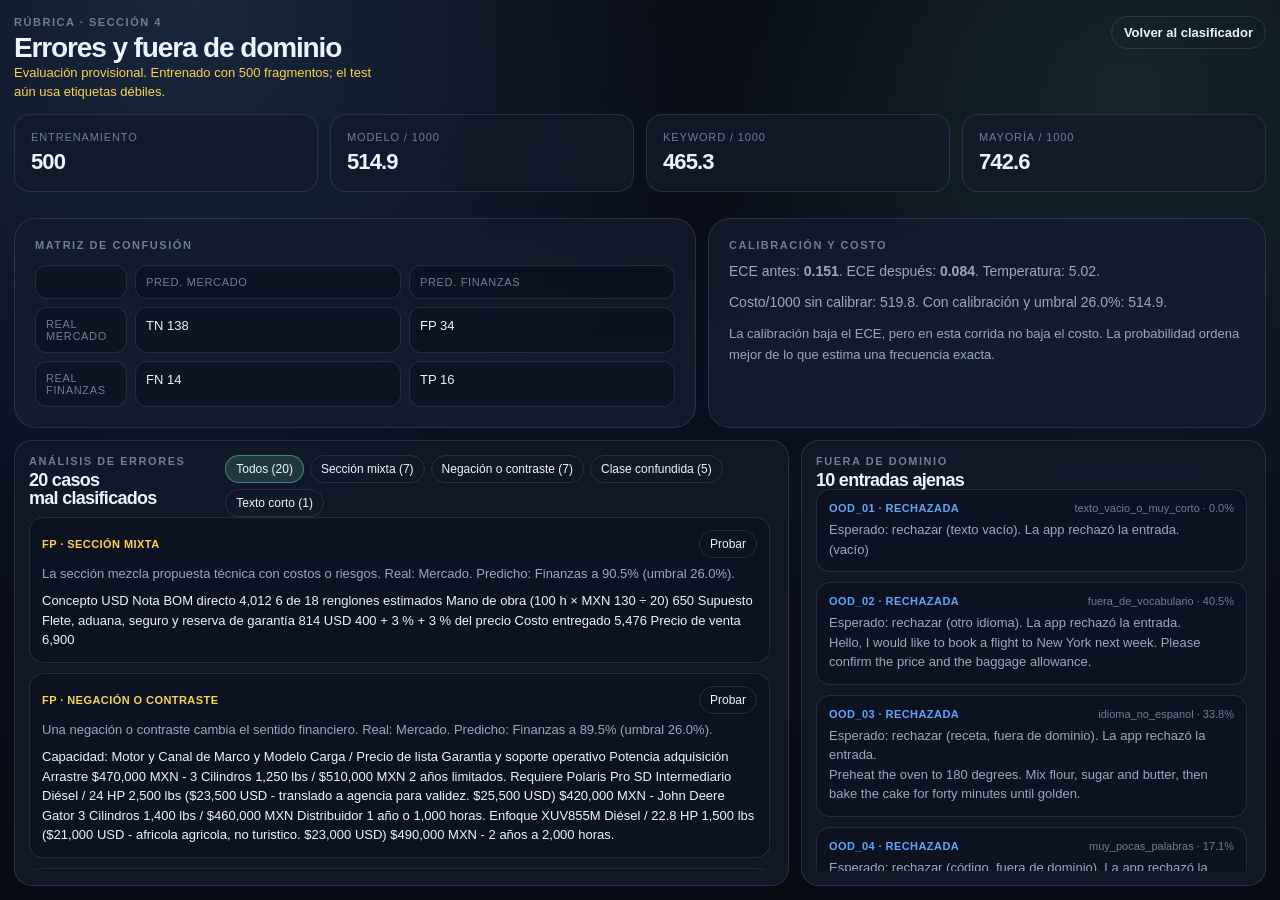
==== evaluacion.html @ 35ca866c "PWA Practica 1 - iPhone installable" ====
<!doctype html>
<html lang="es">
  <head>
    <meta charset="utf-8" />
    <meta name="viewport" content="width=device-width, initial-scale=1, viewport-fit=cover" />
    <meta name="theme-color" content="#0b1020" />
    <title>Análisis · Triaje financiero</title>
    <link rel="stylesheet" href="./style.css" />
  </head>
  <body class="analysis-body">
    <div class="analysis-shell">
      <header class="analysis-top">
        <div>
          <p class="eyebrow">Rúbrica · sección 4</p>
          <h1>Errores y fuera de dominio</h1>
          <p id="eval-note" class="eval-note">Cargando evaluación…</p>
        </div>
        <a class="ghost" href="./index.html">Volver al clasificador</a>
      </header>

      <div id="eval-kpis" class="kpi-grid"></div>

      <div class="analysis-meta">
        <article class="mini-card">
          <p class="eyebrow">Matriz de confusión</p>
          <div id="confusion" class="matrix"></div>
        </article>
        <article class="mini-card">
          <p class="eyebrow">Calibración y costo</p>
          <div id="calibration" class="stack"></div>
        </article>
      </div>

      <div class="analysis-panes">
        <section class="pane">
          <div class="pane-head">
            <div>
              <p class="eyebrow">Análisis de errores</p>
              <h2>20 casos mal clasificados</h2>
            </div>
            <div id="error-filters" class="filters"></div>
          </div>
          <div id="error-list" class="pane-scroll"></div>
        </section>
        <section class="pane">
          <div class="pane-head">
            <div>
              <p class="eyebrow">Fuera de dominio</p>
              <h2>10 entradas ajenas</h2>
            </div>
          </div>
          <div id="ood-list" class="pane-scroll"></div>
        </section>
      </div>
    </div>
    <script type="module" src="./evaluacion.js"></script>
  </body>
</html>
---- style.css ----
:root {
  color-scheme: dark;
  --bg: #080b14;
  --bg-2: #0d1322;
  --panel: rgba(18, 26, 43, 0.86);
  --panel-2: rgba(22, 32, 52, 0.72);
  --border: rgba(148, 163, 184, 0.18);
  --border-strong: rgba(148, 163, 184, 0.32);
  --text: #eef3ff;
  --muted: #9aa8c2;
  --faint: #6f7e99;
  --accent: #6ee7b7;
  --accent-2: #60a5fa;
  --finance: #6ee7b7;
  --market: #93c5fd;
  --danger: #fca5a5;
  --warning: #fcd34d;
  --shadow: 0 24px 80px rgba(0, 0, 0, 0.35);
  --radius: 22px;
  --font: ui-sans-serif, -apple-system, BlinkMacSystemFont, "Segoe UI", Roboto, Helvetica, Arial, sans-serif;
}

* {
  box-sizing: border-box;
}

html {
  min-height: 100%;
  background: var(--bg);
}

body {
  margin: 0;
  min-height: 100vh;
  color: var(--text);
  font-family: var(--font);
  background:
    radial-gradient(circle at 15% 0%, rgba(96, 165, 250, 0.18), transparent 34rem),
    radial-gradient(circle at 88% 10%, rgba(110, 231, 183, 0.12), transparent 28rem),
    linear-gradient(180deg, #080b14 0%, #0b1020 55%, #080b14 100%);
  -webkit-font-smoothing: antialiased;
}

body::before {
  content: "";
  position: fixed;
  inset: 0;
  pointer-events: none;
  opacity: 0.18;
  background-image: linear-gradient(rgba(148, 163, 184, 0.08) 1px, transparent 1px),
    linear-gradient(90deg, rgba(148, 163, 184, 0.08) 1px, transparent 1px);
  background-size: 48px 48px;
  mask-image: linear-gradient(to bottom, black, transparent 78%);
}

.shell {
  width: min(1180px, calc(100% - 32px));
  margin: 0 auto;
  padding: calc(18px + env(safe-area-inset-top)) 0 calc(28px + env(safe-area-inset-bottom));
  position: relative;
  z-index: 1;
}

.topbar {
  display: flex;
  align-items: center;
  justify-content: space-between;
  gap: 16px;
  padding: 10px 0 26px;
}

.brand {
  display: flex;
  align-items: center;
  gap: 12px;
}

.brand-mark {
  width: 46px;
  height: 46px;
  display: grid;
  place-items: center;
  border-radius: 14px;
  font-size: 13px;
  font-weight: 800;
  letter-spacing: -0.04em;
  color: #06111f;
  background: linear-gradient(135deg, var(--accent), var(--accent-2));
  box-shadow: 0 10px 32px rgba(96, 165, 250, 0.28);
}

h1,
h2,
h3,
p {
  margin: 0;
}

h1 {
  font-size: 18px;
  letter-spacing: -0.02em;
}

h2 {
  font-size: clamp(30px, 4.6vw, 56px);
  line-height: 1.02;
  letter-spacing: -0.055em;
  max-width: 860px;
  text-wrap: balance;
}

h3 {
  font-size: 19px;
  letter-spacing: -0.02em;
}

.eyebrow {
  color: var(--faint);
  font-size: 11px;
  font-weight: 700;
  letter-spacing: 0.14em;
  text-transform: uppercase;
}

.status {
  display: inline-flex;
  align-items: center;
  gap: 8px;
  padding: 8px 12px;
  border: 1px solid var(--border);
  border-radius: 999px;
  background: rgba(15, 23, 42, 0.55);
  color: var(--muted);
  font-size: 12px;
  white-space: nowrap;
}

.status::before {
  content: "";
  width: 7px;
  height: 7px;
  border-radius: 999px;
  background: var(--warning);
  box-shadow: 0 0 12px var(--warning);
}

.status[data-kind="ready"]::before {
  background: var(--accent);
  box-shadow: 0 0 12px var(--accent);
}

.status[data-kind="error"]::before {
  background: var(--danger);
  box-shadow: 0 0 12px var(--danger);
}

.hero {
  padding: 34px 0 38px;
}

.lede {
  max-width: 720px;
  margin-top: 18px;
  color: var(--muted);
  font-size: 16px;
  line-height: 1.65;
}

.pill-row {
  display: flex;
  flex-wrap: wrap;
  gap: 8px;
  margin-top: 20px;
}

.pill {
  padding: 7px 11px;
  border: 1px solid var(--border);
  border-radius: 999px;
  background: rgba(15, 23, 42, 0.44);
  color: #b9c7df;
  font: inherit;
  font-size: 12px;
  font-weight: 600;
  text-decoration: none;
  cursor: pointer;
}

.train-size {
  margin: 14px 0 0;
  color: var(--muted);
  font-size: 14px;
  line-height: 1.5;
}

.workspace {
  display: grid;
  grid-template-columns: minmax(0, 1.05fr) minmax(215px, 0.5fr) minmax(0, 1.05fr);
  gap: 18px;
  align-items: stretch;
}

.counter-card {
  display: flex;
  flex-direction: column;
  justify-content: space-between;
  gap: 16px;
}

.counter-total {
  margin-top: 8px;
}

.counter-total strong {
  display: block;
  font-size: 46px;
  letter-spacing: -0.055em;
  line-height: 1;
}

.counter-total span {
  color: var(--muted);
  font-size: 12px;
}

.counter-list {
  list-style: none;
  margin: 0;
  padding: 0;
  display: grid;
  gap: 8px;
}

.counter-list li {
  display: flex;
  justify-content: space-between;
  gap: 8px;
  padding: 9px 11px;
  border: 1px solid var(--border);
  border-radius: 12px;
  background: rgba(6, 10, 20, 0.42);
  color: var(--muted);
  font-size: 12px;
}

.counter-list strong {
  color: var(--text);
  font-size: 14px;
}

.balance-bar {
  height: 8px;
  border-radius: 999px;
  background: rgba(147, 197, 253, 0.25);
  overflow: hidden;
}

.balance-bar span {
  display: block;
  height: 100%;
  width: 0;
  background: linear-gradient(90deg, var(--accent-2), var(--accent));
  transition: width 380ms cubic-bezier(0.2, 0.8, 0.2, 1);
}

.counter-note {
  margin: 9px 0 0;
  color: var(--faint);
  font-size: 11px;
  line-height: 1.5;
}

.counter-session {
  margin-top: 10px;
  font-size: 12px;
  color: var(--muted);
}

.counter-session p {
  margin: 4px 0;
}

.counter-session strong {
  color: var(--text);
  font-weight: 600;
}

.card,
.mini-card {
  border: 1px solid var(--border);
  border-radius: var(--radius);
  background: linear-gradient(180deg, var(--panel), var(--panel-2));
  box-shadow: var(--shadow);
  backdrop-filter: blur(14px);
}

.card {
  padding: 22px;
  min-height: 430px;
}

.card-head {
  display: flex;
  align-items: flex-start;
  justify-content: space-between;
  gap: 12px;
  margin-bottom: 16px;
}

.card-head h3 {
  margin-top: 5px;
}

textarea {
  width: 100%;
  min-height: 210px;
  resize: vertical;
  padding: 16px;
  border: 1px solid var(--border);
  border-radius: 16px;
  outline: none;
  background: rgba(6, 10, 20, 0.62);
  color: var(--text);
  font: 15px/1.6 var(--font);
  transition: border-color 160ms ease, box-shadow 160ms ease;
}

textarea::placeholder {
  color: #65748f;
}

textarea:focus {
  border-color: rgba(110, 231, 183, 0.55);
  box-shadow: 0 0 0 4px rgba(110, 231, 183, 0.08);
}

.actions {
  display: flex;
  align-items: center;
  gap: 12px;
  margin-top: 14px;
}

button {
  font: inherit;
  cursor: pointer;
}

.primary {
  border: 0;
  border-radius: 14px;
  padding: 12px 18px;
  color: #04111c;
  background: linear-gradient(135deg, var(--accent), #7dd3fc);
  font-weight: 800;
  letter-spacing: -0.01em;
  box-shadow: 0 12px 28px rgba(110, 231, 183, 0.18);
  transition: transform 140ms ease, opacity 140ms ease;
}

.primary:hover:not(:disabled) {
  transform: translateY(-1px);
}

.primary:disabled {
  opacity: 0.45;
  cursor: wait;
}

.ghost {
  border: 1px solid var(--border);
  border-radius: 11px;
  padding: 8px 11px;
  background: transparent;
  color: var(--muted);
  font-size: 12px;
  font-weight: 600;
}

.ghost:hover {
  border-color: var(--border-strong);
  color: var(--text);
}

.hint {
  color: var(--faint);
  font-size: 11px;
}

.examples {
  display: flex;
  flex-wrap: wrap;
  align-items: center;
  gap: 8px;
  margin-top: 18px;
  padding-top: 16px;
  border-top: 1px solid var(--border);
}

.examples-label {
  color: var(--faint);
  font-size: 12px;
  margin-right: 2px;
}

.chip {
  border: 1px solid var(--border);
  border-radius: 999px;
  padding: 7px 10px;
  background: rgba(15, 23, 42, 0.44);
  color: #b9c7df;
  font-size: 12px;
}

.chip:hover {
  border-color: rgba(110, 231, 183, 0.4);
  color: var(--text);
}

.result-card {
  display: flex;
  flex-direction: column;
  justify-content: center;
}

.empty {
  padding: 28px;
  text-align: center;
}

.empty-icon {
  width: 54px;
  height: 54px;
  display: grid;
  place-items: center;
  margin: 0 auto 14px;
  border: 1px solid var(--border);
  border-radius: 18px;
  background: rgba(96, 165, 250, 0.1);
  color: var(--accent-2);
  font-size: 24px;
}

.empty h3 {
  margin-bottom: 8px;
}

.empty p {
  max-width: 340px;
  margin: 0 auto;
  color: var(--muted);
  font-size: 13px;
  line-height: 1.6;
}

.result-top {
  display: flex;
  align-items: center;
  justify-content: space-between;
  gap: 10px;
  margin-bottom: 14px;
}

.badge {
  display: inline-flex;
  align-items: center;
  gap: 7px;
  padding: 7px 11px;
  border-radius: 999px;
  font-size: 12px;
  font-weight: 800;
  letter-spacing: -0.01em;
  border: 1px solid transparent;
}

.badge[data-kind="finance"] {
  color: #052e24;
  background: var(--finance);
}

.badge[data-kind="market"] {
  color: #071a33;
  background: var(--market);
}

.badge[data-kind="reject"] {
  color: #3b0b0b;
  background: var(--danger);
}

.meta {
  color: var(--faint);
  font-size: 11px;
}

#result-title {
  font-size: 24px;
  line-height: 1.15;
  letter-spacing: -0.035em;
  margin-bottom: 10px;
}

.explanation {
  color: var(--muted);
  font-size: 14px;
  line-height: 1.6;
  min-height: 44px;
}

.gauge {
  margin-top: 22px;
}

.gauge-track {
  position: relative;
  height: 12px;
  border-radius: 999px;
  background: linear-gradient(90deg, rgba(147, 197, 253, 0.25), rgba(110, 231, 183, 0.25));
  border: 1px solid var(--border);
  overflow: hidden;
}

.gauge-fill {
  height: 100%;
  width: 0%;
  border-radius: inherit;
  background: linear-gradient(90deg, var(--accent-2), var(--accent));
  transition: width 380ms cubic-bezier(0.2, 0.8, 0.2, 1);
}

.gauge-threshold {
  position: absolute;
  top: -4px;
  bottom: -4px;
  width: 2px;
  background: #fff;
  box-shadow: 0 0 0 3px rgba(255, 255, 255, 0.14);
  transition: left 380ms cubic-bezier(0.2, 0.8, 0.2, 1);
}

.gauge-labels {
  display: flex;
  justify-content: space-between;
  margin-top: 7px;
  color: var(--faint);
  font-size: 10px;
}

.numbers {
  display: grid;
  grid-template-columns: 1fr 1fr;
  gap: 10px;
  margin-top: 18px;
}

.numbers > div {
  padding: 12px;
  border: 1px solid var(--border);
  border-radius: 14px;
  background: rgba(6, 10, 20, 0.42);
}

.number-label {
  display: block;
  color: var(--faint);
  font-size: 10px;
  font-weight: 700;
  letter-spacing: 0.1em;
  text-transform: uppercase;
  margin-bottom: 5px;
}

.numbers strong {
  font-size: 22px;
  letter-spacing: -0.04em;
}

.note {
  margin-top: 14px;
  padding: 11px 12px;
  border: 1px solid rgba(252, 211, 77, 0.25);
  border-radius: 12px;
  background: rgba(252, 211, 77, 0.07);
  color: #f8dfa0;
  font-size: 12px;
  line-height: 1.5;
}

.details {
  display: grid;
  grid-template-columns: repeat(3, minmax(0, 1fr));
  gap: 14px;
  margin-top: 18px;
}

.mini-card {
  padding: 20px;
  box-shadow: none;
}

.mini-card h3 {
  margin: 7px 0 8px;
  font-size: 16px;
}

.mini-card p:last-child {
  color: var(--muted);
  font-size: 13px;
  line-height: 1.6;
}

.analysis-body {
  height: 100vh;
  overflow: hidden;
}

.analysis-shell {
  height: 100vh;
  width: min(1280px, calc(100% - 28px));
  margin: 0 auto;
  padding: 16px 0 14px;
  display: flex;
  flex-direction: column;
  gap: 12px;
  min-height: 0;
}

.analysis-top,
.pane-head {
  display: flex;
  justify-content: space-between;
  gap: 12px;
  align-items: flex-start;
}

.analysis-top h1,
.pane-head h2 {
  margin: 4px 0 0;
  font-size: 28px;
  letter-spacing: -0.04em;
}

.pane-head h2 {
  font-size: 18px;
}

.analysis-meta {
  display: grid;
  grid-template-columns: 1.1fr 0.9fr;
  gap: 12px;
}

.analysis-panes {
  flex: 1;
  min-height: 0;
  display: grid;
  grid-template-columns: 1.25fr 0.75fr;
  gap: 12px;
}

.pane {
  min-height: 0;
  display: flex;
  flex-direction: column;
  padding: 14px;
  border: 1px solid var(--border);
  border-radius: 18px;
  background: var(--panel);
}

.pane-scroll {
  overflow: auto;
  min-height: 0;
  display: grid;
  align-content: start;
  gap: 10px;
  padding-right: 4px;
}

.analysis-body .ghost {
  color: var(--text);
  text-decoration: none;
  border: 1px solid var(--border);
  border-radius: 999px;
  padding: 8px 12px;
  font-size: 13px;
}

.eval {
  margin-top: 34px;
}

.eval-head {
  display: flex;
  justify-content: space-between;
  gap: 16px;
  align-items: end;
  margin-bottom: 16px;
}

.eval h2 {
  font-size: 32px;
  margin: 6px 0 0;
}

.eval-note {
  max-width: 360px;
  margin: 0;
  color: var(--warning);
  font-size: 13px;
  line-height: 1.45;
}

.kpi-grid,
.eval-grid {
  display: grid;
  gap: 12px;
  margin-bottom: 14px;
}

.kpi-grid {
  grid-template-columns: repeat(4, minmax(0, 1fr));
}

.eval-grid {
  grid-template-columns: 1.1fr 0.9fr;
}

.kpi {
  padding: 16px;
  border: 1px solid var(--border);
  border-radius: 16px;
  background: var(--panel);
}

.kpi span {
  display: block;
  color: var(--faint);
  font-size: 11px;
  letter-spacing: 0.08em;
  text-transform: uppercase;
}

.kpi strong {
  display: block;
  margin-top: 6px;
  font-size: 22px;
  letter-spacing: -0.04em;
}

.matrix {
  display: grid;
  grid-template-columns: 92px 1fr 1fr;
  gap: 8px;
  margin-top: 14px;
}

.matrix div {
  padding: 10px;
  border-radius: 12px;
  background: rgba(6, 10, 20, 0.42);
  border: 1px solid var(--border);
  font-size: 13px;
}

.matrix .mh {
  color: var(--faint);
  font-size: 11px;
  letter-spacing: 0.06em;
  text-transform: uppercase;
}

.stack p {
  margin: 10px 0 0;
  color: var(--muted);
  font-size: 14px;
  line-height: 1.55;
}

.filters {
  display: flex;
  flex-wrap: wrap;
  gap: 6px;
}

.filters button,
.pane-scroll button.load,
.error-list button.load {
  border: 1px solid var(--border);
  background: transparent;
  color: var(--text);
  border-radius: 999px;
  padding: 6px 10px;
  font: inherit;
  font-size: 12px;
  cursor: pointer;
}

.filters button[aria-pressed="true"] {
  background: rgba(110, 231, 183, 0.16);
  border-color: rgba(110, 231, 183, 0.45);
}

.error-panel {
  margin-bottom: 14px;
}

.error-list,
.ood-list {
  display: grid;
  gap: 10px;
}

.error-item,
.ood-item {
  padding: 12px;
  border: 1px solid var(--border);
  border-radius: 14px;
  background: rgba(6, 10, 20, 0.35);
}

.error-item header,
.ood-item header {
  display: flex;
  justify-content: space-between;
  gap: 10px;
  align-items: center;
  margin-bottom: 6px;
}

.tag {
  color: var(--accent-2);
  font-size: 11px;
  font-weight: 700;
  letter-spacing: 0.04em;
  text-transform: uppercase;
}

.tag.warn {
  color: var(--warning);
}

.tag.bad {
  color: var(--danger);
}

.error-item p,
.ood-item p {
  margin: 0;
  color: var(--muted);
  font-size: 13px;
  line-height: 1.5;
}

.error-item .quote {
  margin-top: 8px;
  color: var(--text);
}

.steps {
  margin: 8px 0 0;
  padding-left: 18px;
  color: var(--muted);
  font-size: 14px;
  line-height: 1.55;
}

.steps li + li {
  margin-top: 8px;
}

.steps code {
  color: var(--text);
}

.footer {
  display: flex;
  flex-wrap: wrap;
  justify-content: space-between;
  gap: 8px;
  padding: 26px 2px 0;
  color: var(--faint);
  font-size: 11px;
}

.sr-only {
  position: absolute;
  width: 1px;
  height: 1px;
  padding: 0;
  margin: -1px;
  overflow: hidden;
  clip: rect(0, 0, 0, 0);
  white-space: nowrap;
  border: 0;
}

@media (max-width: 860px) {
  .analysis-body {
    height: auto;
    overflow: auto;
  }

  .analysis-shell {
    height: auto;
  }

  .analysis-meta,
  .analysis-panes,
  .analysis-top,
  .pane-head {
    grid-template-columns: 1fr;
    flex-direction: column;
  }

  .pane-scroll {
    max-height: 70vh;
  }

  .workspace,
  .details,
  .kpi-grid,
  .eval-grid {
    grid-template-columns: 1fr;
  }

  .eval-head {
    flex-direction: column;
    align-items: flex-start;
  }

  .card {
    min-height: auto;
  }

  .result-card {
    min-height: 330px;
  }

  .topbar {
    align-items: flex-start;
    flex-direction: column;
  }
}

@media (max-width: 520px) {
  .shell {
    width: min(100% - 22px, 1180px);
  }

  .hero {
    padding: 24px 0 28px;
  }

  h2 {
    font-size: 34px;
  }

  .card {
    padding: 17px;
    border-radius: 18px;
  }

  textarea {
    min-height: 190px;
  }

  .numbers strong {
    font-size: 19px;
  }
}
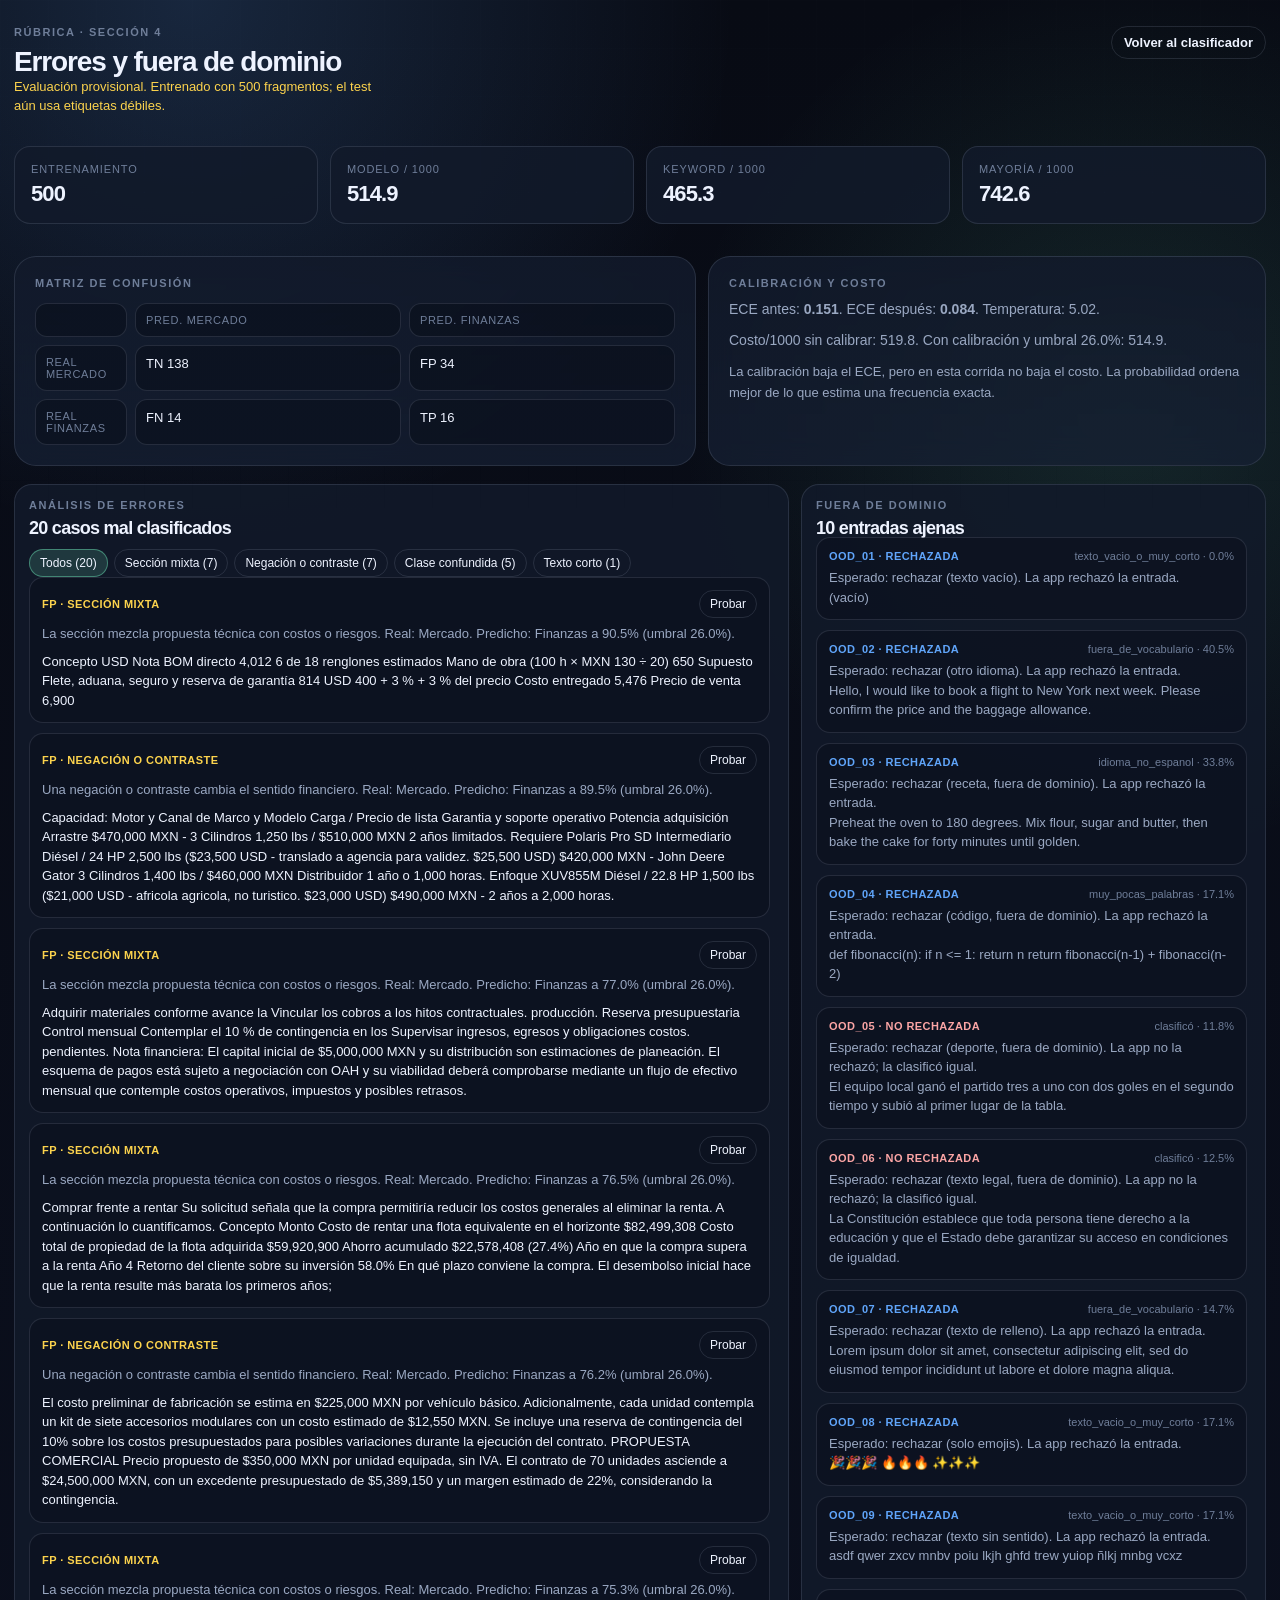
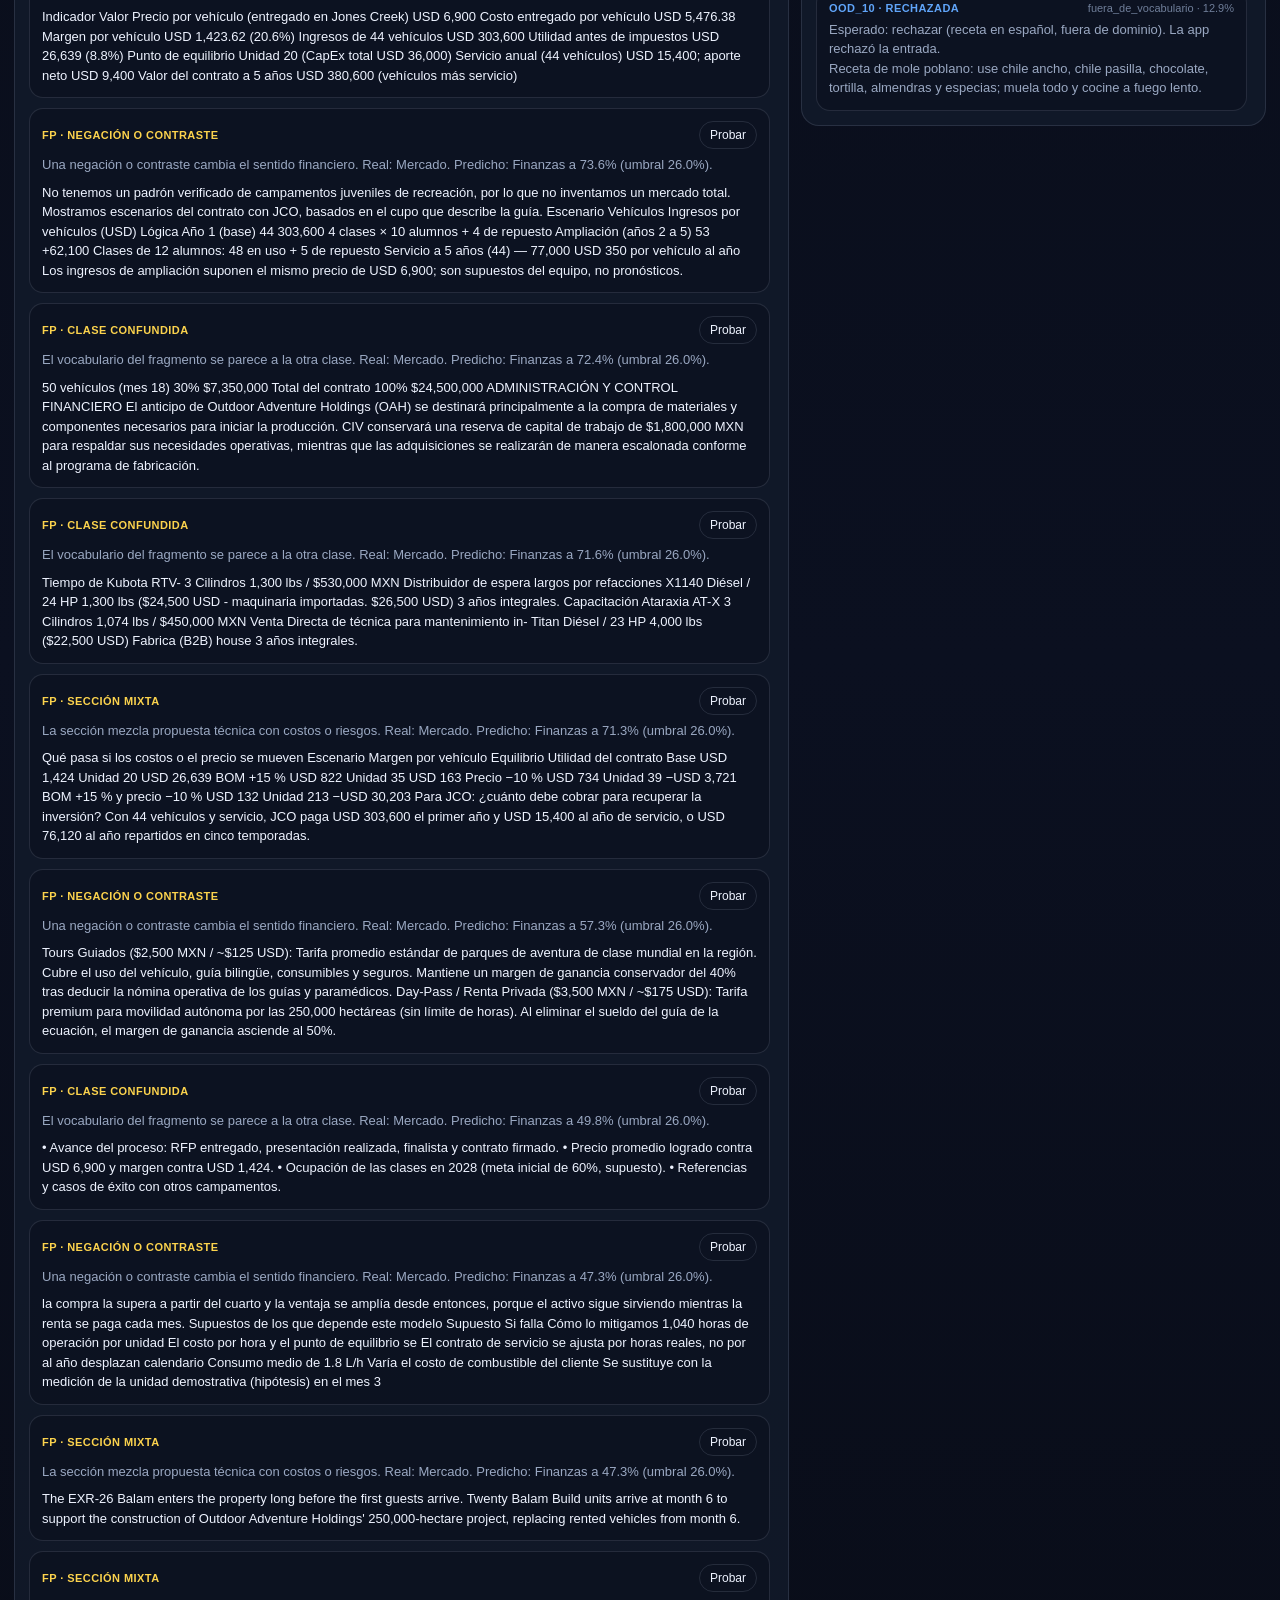
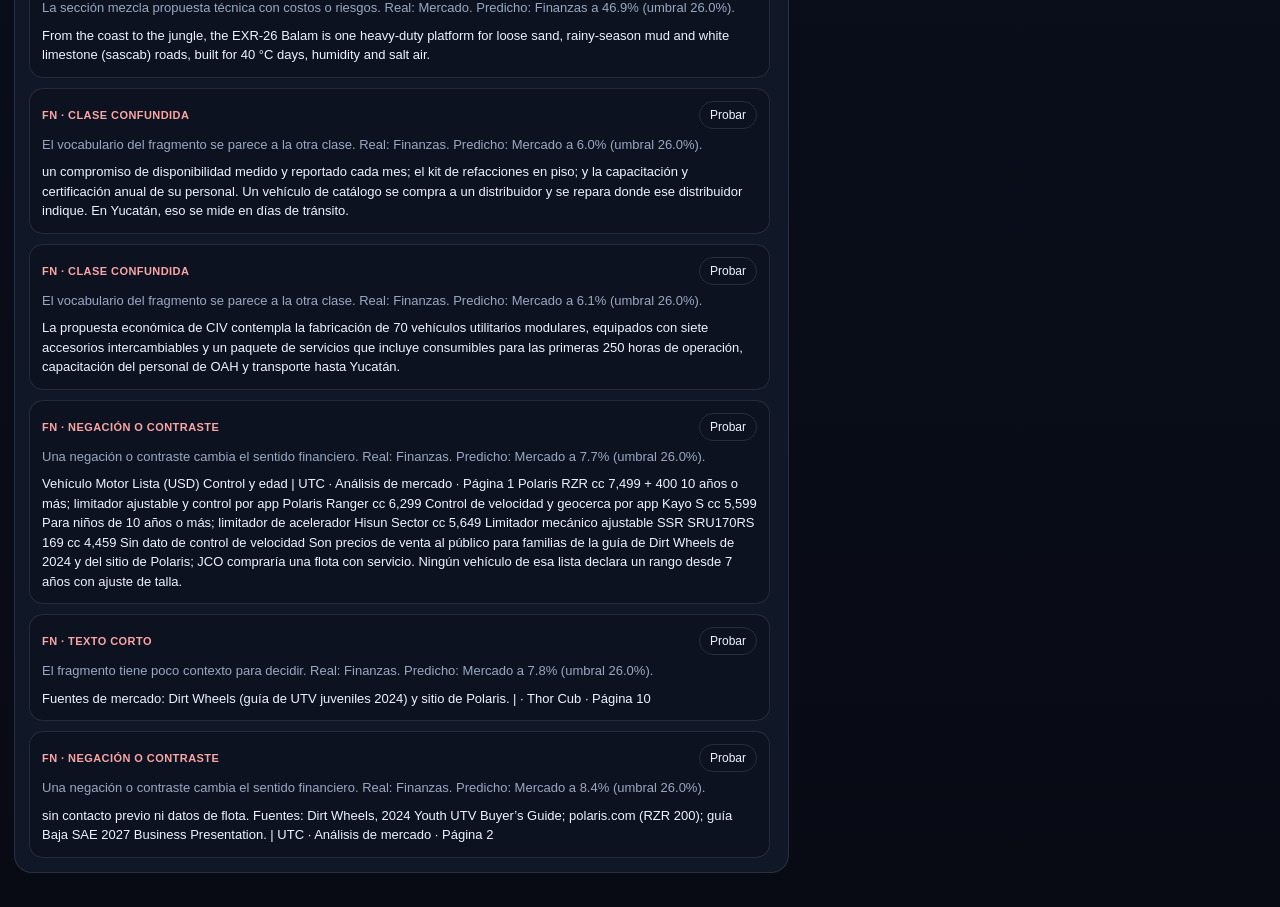
==== commit 9a8d7636: "Versionar style.css (?v=12) y SW v13 para invalidar caches viejas" ====
--- a/evaluacion.html
+++ b/evaluacion.html
@@ -5,7 +5,7 @@
     <meta name="viewport" content="width=device-width, initial-scale=1, viewport-fit=cover" />
     <meta name="theme-color" content="#0b1020" />
     <title>Análisis · Triaje financiero</title>
-    <link rel="stylesheet" href="./style.css" />
+    <link rel="stylesheet" href="./style.css?v=12" />
   </head>
   <body class="analysis-body">
     <div class="analysis-shell">
--- a/style.css
+++ b/style.css
@@ -610,32 +610,42 @@
 }
 
 .analysis-body {
-  height: 100vh;
-  overflow: hidden;
+  min-height: 100vh;
+  overflow-x: hidden;
+  overflow-y: auto;
 }
 
 .analysis-shell {
-  height: 100vh;
   width: min(1280px, calc(100% - 28px));
   margin: 0 auto;
-  padding: 16px 0 14px;
+  padding: 26px 0 34px;
   display: flex;
   flex-direction: column;
-  gap: 12px;
-  min-height: 0;
+  gap: 18px;
 }
 
 .analysis-top,
 .pane-head {
   display: flex;
   justify-content: space-between;
-  gap: 12px;
+  gap: 12px 20px;
   align-items: flex-start;
+  flex-wrap: wrap;
+}
+
+.analysis-top {
+  padding-bottom: 8px;
+  margin-bottom: 4px;
+}
+
+.analysis-top .ghost {
+  flex-shrink: 0;
+  white-space: nowrap;
 }
 
 .analysis-top h1,
 .pane-head h2 {
-  margin: 4px 0 0;
+  margin: 8px 0 0;
   font-size: 28px;
   letter-spacing: -0.04em;
 }
@@ -651,11 +661,10 @@
 }
 
 .analysis-panes {
-  flex: 1;
-  min-height: 0;
   display: grid;
   grid-template-columns: 1.25fr 0.75fr;
   gap: 12px;
+  align-items: start;
 }
 
 .pane {
@@ -896,32 +905,40 @@
 }
 
 @media (max-width: 860px) {
-  .analysis-body {
-    height: auto;
-    overflow: auto;
-  }
-
-  .analysis-shell {
-    height: auto;
-  }
-
   .analysis-meta,
-  .analysis-panes,
+  .analysis-panes {
+    grid-template-columns: 1fr;
+  }
+
   .analysis-top,
   .pane-head {
-    grid-template-columns: 1fr;
     flex-direction: column;
+    align-items: flex-start;
+    gap: 16px;
+  }
+
+  .analysis-top {
+    margin-bottom: 10px;
+  }
+
+  .eval-note {
+    max-width: 100%;
+    margin-top: 10px;
   }
 
   .pane-scroll {
-    max-height: 70vh;
+    max-height: 65vh;
+    padding-right: 0;
   }
 
   .workspace,
   .details,
-  .kpi-grid,
   .eval-grid {
     grid-template-columns: 1fr;
+  }
+
+  .kpi-grid {
+    grid-template-columns: repeat(2, minmax(0, 1fr));
   }
 
   .eval-head {
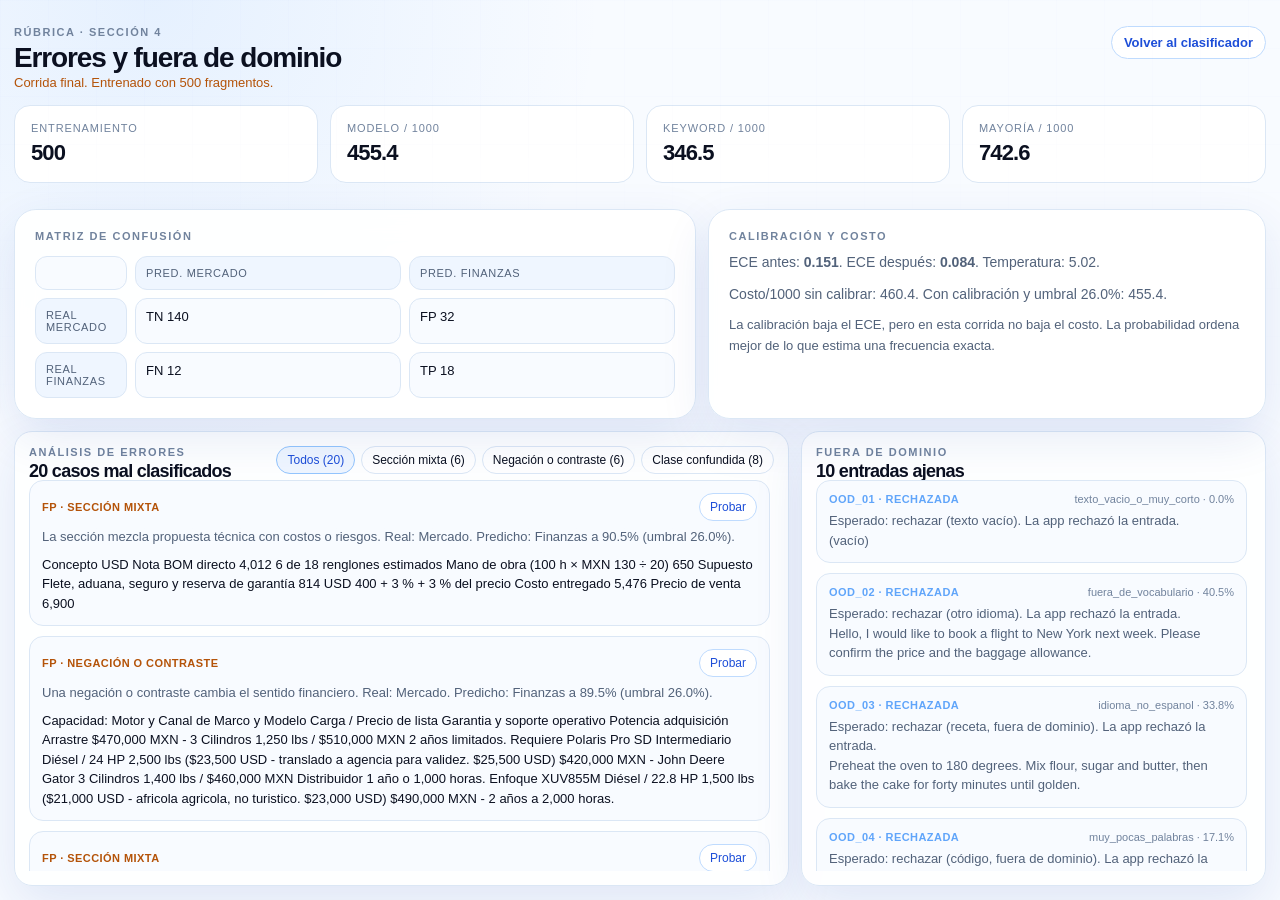
==== commit 4a9b9c6e: "Rediseño visual PWA: tema blanco, paleta azul y transiciones" ====
--- a/evaluacion.html
+++ b/evaluacion.html
@@ -3,9 +3,9 @@
   <head>
     <meta charset="utf-8" />
     <meta name="viewport" content="width=device-width, initial-scale=1, viewport-fit=cover" />
-    <meta name="theme-color" content="#0b1020" />
-    <title>Análisis · Triaje financiero</title>
-    <link rel="stylesheet" href="./style.css?v=12" />
+    <meta name="theme-color" content="#ffffff" />
+    <title>Análisis · SAE - Business Case</title>
+    <link rel="stylesheet" href="./style.css" />
   </head>
   <body class="analysis-body">
     <div class="analysis-shell">
--- a/style.css
+++ b/style.css
@@ -1,21 +1,21 @@
 :root {
-  color-scheme: dark;
-  --bg: #080b14;
-  --bg-2: #0d1322;
-  --panel: rgba(18, 26, 43, 0.86);
-  --panel-2: rgba(22, 32, 52, 0.72);
-  --border: rgba(148, 163, 184, 0.18);
-  --border-strong: rgba(148, 163, 184, 0.32);
-  --text: #eef3ff;
-  --muted: #9aa8c2;
-  --faint: #6f7e99;
-  --accent: #6ee7b7;
+  color-scheme: light;
+  --bg: #ffffff;
+  --bg-2: #f4f8ff;
+  --panel: #ffffff;
+  --panel-2: #f8fbff;
+  --border: #dbe7f5;
+  --border-strong: #b9cde6;
+  --text: #0b1020;
+  --muted: #52627a;
+  --faint: #71839d;
+  --accent: #2563eb;
   --accent-2: #60a5fa;
-  --finance: #6ee7b7;
-  --market: #93c5fd;
-  --danger: #fca5a5;
-  --warning: #fcd34d;
-  --shadow: 0 24px 80px rgba(0, 0, 0, 0.35);
+  --finance: #047857;
+  --market: #2563eb;
+  --danger: #dc2626;
+  --warning: #b45309;
+  --shadow: 0 18px 50px rgba(30, 64, 175, 0.11);
   --radius: 22px;
   --font: ui-sans-serif, -apple-system, BlinkMacSystemFont, "Segoe UI", Roboto, Helvetica, Arial, sans-serif;
 }
@@ -35,9 +35,9 @@
   color: var(--text);
   font-family: var(--font);
   background:
-    radial-gradient(circle at 15% 0%, rgba(96, 165, 250, 0.18), transparent 34rem),
-    radial-gradient(circle at 88% 10%, rgba(110, 231, 183, 0.12), transparent 28rem),
-    linear-gradient(180deg, #080b14 0%, #0b1020 55%, #080b14 100%);
+    radial-gradient(circle at 10% 0%, rgba(96, 165, 250, 0.12), transparent 32rem),
+    radial-gradient(circle at 92% 12%, rgba(219, 234, 254, 0.72), transparent 28rem),
+    linear-gradient(180deg, #ffffff 0%, #f8fbff 58%, #ffffff 100%);
   -webkit-font-smoothing: antialiased;
 }
 
@@ -46,9 +46,9 @@
   position: fixed;
   inset: 0;
   pointer-events: none;
-  opacity: 0.18;
-  background-image: linear-gradient(rgba(148, 163, 184, 0.08) 1px, transparent 1px),
-    linear-gradient(90deg, rgba(148, 163, 184, 0.08) 1px, transparent 1px);
+  opacity: 0.24;
+  background-image: linear-gradient(rgba(37, 99, 235, 0.045) 1px, transparent 1px),
+    linear-gradient(90deg, rgba(37, 99, 235, 0.045) 1px, transparent 1px);
   background-size: 48px 48px;
   mask-image: linear-gradient(to bottom, black, transparent 78%);
 }
@@ -610,42 +610,32 @@
 }
 
 .analysis-body {
-  min-height: 100vh;
-  overflow-x: hidden;
-  overflow-y: auto;
+  height: 100vh;
+  overflow: hidden;
 }
 
 .analysis-shell {
+  height: 100vh;
   width: min(1280px, calc(100% - 28px));
   margin: 0 auto;
-  padding: 26px 0 34px;
+  padding: 16px 0 14px;
   display: flex;
   flex-direction: column;
-  gap: 18px;
+  gap: 12px;
+  min-height: 0;
 }
 
 .analysis-top,
 .pane-head {
   display: flex;
   justify-content: space-between;
-  gap: 12px 20px;
+  gap: 12px;
   align-items: flex-start;
-  flex-wrap: wrap;
-}
-
-.analysis-top {
-  padding-bottom: 8px;
-  margin-bottom: 4px;
-}
-
-.analysis-top .ghost {
-  flex-shrink: 0;
-  white-space: nowrap;
 }
 
 .analysis-top h1,
 .pane-head h2 {
-  margin: 8px 0 0;
+  margin: 4px 0 0;
   font-size: 28px;
   letter-spacing: -0.04em;
 }
@@ -661,10 +651,11 @@
 }
 
 .analysis-panes {
+  flex: 1;
+  min-height: 0;
   display: grid;
   grid-template-columns: 1.25fr 0.75fr;
   gap: 12px;
-  align-items: start;
 }
 
 .pane {
@@ -905,40 +896,32 @@
 }
 
 @media (max-width: 860px) {
+  .analysis-body {
+    height: auto;
+    overflow: auto;
+  }
+
+  .analysis-shell {
+    height: auto;
+  }
+
   .analysis-meta,
-  .analysis-panes {
-    grid-template-columns: 1fr;
-  }
-
+  .analysis-panes,
   .analysis-top,
   .pane-head {
+    grid-template-columns: 1fr;
     flex-direction: column;
-    align-items: flex-start;
-    gap: 16px;
-  }
-
-  .analysis-top {
-    margin-bottom: 10px;
-  }
-
-  .eval-note {
-    max-width: 100%;
-    margin-top: 10px;
   }
 
   .pane-scroll {
-    max-height: 65vh;
-    padding-right: 0;
+    max-height: 70vh;
   }
 
   .workspace,
   .details,
+  .kpi-grid,
   .eval-grid {
     grid-template-columns: 1fr;
-  }
-
-  .kpi-grid {
-    grid-template-columns: repeat(2, minmax(0, 1fr));
   }
 
   .eval-head {
@@ -986,3 +969,233 @@
     font-size: 19px;
   }
 }
+
+/* Visual refresh: white/blue product interface, without changing app behavior. */
+.brand-mark {
+  color: #ffffff;
+  background: linear-gradient(135deg, #1d4ed8, #60a5fa);
+  box-shadow: 0 10px 26px rgba(37, 99, 235, 0.2);
+}
+
+.status,
+.pill,
+.ghost,
+.chip,
+.counter-list li,
+.input-card textarea,
+.filters button {
+  background: rgba(255, 255, 255, 0.9);
+  border-color: var(--border);
+  color: var(--text);
+}
+
+.status[data-kind="ready"] {
+  color: #047857;
+  background: #ecfdf5;
+  border-color: #a7f3d0;
+}
+
+.status[data-kind="loading"] {
+  color: #1d4ed8;
+  background: #eff6ff;
+  border-color: #bfdbfe;
+}
+
+.status[data-kind="error"] {
+  color: #b91c1c;
+  background: #fef2f2;
+  border-color: #fecaca;
+}
+
+.card,
+.mini-card,
+.pane {
+  background: rgba(255, 255, 255, 0.92);
+  border-color: var(--border);
+  box-shadow: var(--shadow);
+}
+
+.input-card,
+.counter-card,
+.result-card {
+  transition: transform 220ms ease, box-shadow 220ms ease, border-color 220ms ease;
+}
+
+.input-card:hover,
+.counter-card:hover,
+.result-card:hover,
+.mini-card:hover {
+  transform: translateY(-2px);
+  border-color: #bfdbfe;
+  box-shadow: 0 22px 55px rgba(30, 64, 175, 0.15);
+}
+
+textarea:focus,
+button:focus-visible,
+a:focus-visible {
+  outline: 3px solid rgba(96, 165, 250, 0.35);
+  outline-offset: 3px;
+}
+
+textarea {
+  background: #ffffff;
+  color: var(--text);
+  box-shadow: inset 0 1px 2px rgba(30, 64, 175, 0.04);
+  transition: border-color 180ms ease, box-shadow 180ms ease;
+}
+
+textarea:focus {
+  border-color: #60a5fa;
+  box-shadow: 0 0 0 4px rgba(96, 165, 250, 0.14);
+}
+
+.primary {
+  background: linear-gradient(135deg, #1d4ed8, #2563eb 55%, #60a5fa);
+  color: #ffffff;
+  box-shadow: 0 10px 24px rgba(37, 99, 235, 0.22);
+  transition: transform 180ms ease, box-shadow 180ms ease, filter 180ms ease;
+}
+
+.primary:hover:not(:disabled) {
+  filter: brightness(1.04);
+  transform: translateY(-1px);
+  box-shadow: 0 14px 28px rgba(37, 99, 235, 0.28);
+}
+
+.primary:active:not(:disabled),
+.pill:active,
+.ghost:active,
+.chip:active,
+.filters button:active {
+  transform: translateY(1px) scale(0.98);
+}
+
+.pill:hover,
+.ghost:hover,
+.chip:hover,
+.filters button:hover {
+  border-color: #93c5fd;
+  background: #eff6ff;
+  color: #1d4ed8;
+}
+
+.counter-total strong {
+  color: #1d4ed8;
+}
+
+.counter-list li {
+  background: #f8fbff;
+}
+
+.matrix div {
+  background: #f8fbff;
+  border-color: #dbe7f5;
+  color: var(--text);
+}
+
+.matrix .mh {
+  background: #eff6ff;
+  color: #52627a;
+}
+
+.error-item,
+.ood-item {
+  background: #f8fbff;
+  border-color: #dbe7f5;
+}
+
+.filters button[aria-pressed="true"] {
+  color: #1d4ed8;
+  background: #eff6ff;
+  border-color: #93c5fd;
+}
+
+.pane-scroll button.load,
+.error-list button.load {
+  color: #1d4ed8;
+  background: #ffffff;
+  border-color: #bfdbfe;
+}
+
+.balance-bar {
+  background: #dbeafe;
+}
+
+.balance-bar span {
+  background: linear-gradient(90deg, #2563eb, #60a5fa);
+}
+
+.result-card #result {
+  animation: result-enter 360ms cubic-bezier(0.2, 0.8, 0.2, 1);
+}
+
+.gauge-track {
+  background: #dbeafe;
+}
+
+.gauge-fill {
+  background: linear-gradient(90deg, #2563eb, #60a5fa);
+  transition: width 520ms cubic-bezier(0.2, 0.8, 0.2, 1);
+}
+
+.badge,
+.tag {
+  transition: background-color 180ms ease, color 180ms ease, transform 180ms ease;
+}
+
+.badge[data-kind="finance"] {
+  color: #047857;
+  background: #ecfdf5;
+  border-color: #a7f3d0;
+}
+
+.badge[data-kind="market"] {
+  color: #1d4ed8;
+  background: #eff6ff;
+  border-color: #bfdbfe;
+}
+
+.badge[data-kind="reject"] {
+  color: #b91c1c;
+  background: #fef2f2;
+  border-color: #fecaca;
+}
+
+.analysis-body {
+  background:
+    radial-gradient(circle at 12% 0%, rgba(96, 165, 250, 0.12), transparent 28rem),
+    #f8fbff;
+}
+
+.analysis-shell {
+  padding-top: calc(26px + env(safe-area-inset-top));
+}
+
+.analysis-body .ghost {
+  background: #ffffff;
+  color: #1d4ed8;
+  border-color: #bfdbfe;
+  transition: background 180ms ease, transform 180ms ease;
+}
+
+.analysis-body .ghost:hover {
+  background: #eff6ff;
+}
+
+.analysis-panes .pane-scroll {
+  scrollbar-color: #93c5fd transparent;
+}
+
+@keyframes result-enter {
+  from { opacity: 0; transform: translateY(10px); }
+  to { opacity: 1; transform: translateY(0); }
+}
+
+@media (prefers-reduced-motion: reduce) {
+  *, *::before, *::after {
+    animation-duration: 0.01ms !important;
+    animation-iteration-count: 1 !important;
+    scroll-behavior: auto !important;
+    transition-duration: 0.01ms !important;
+  }
+}
